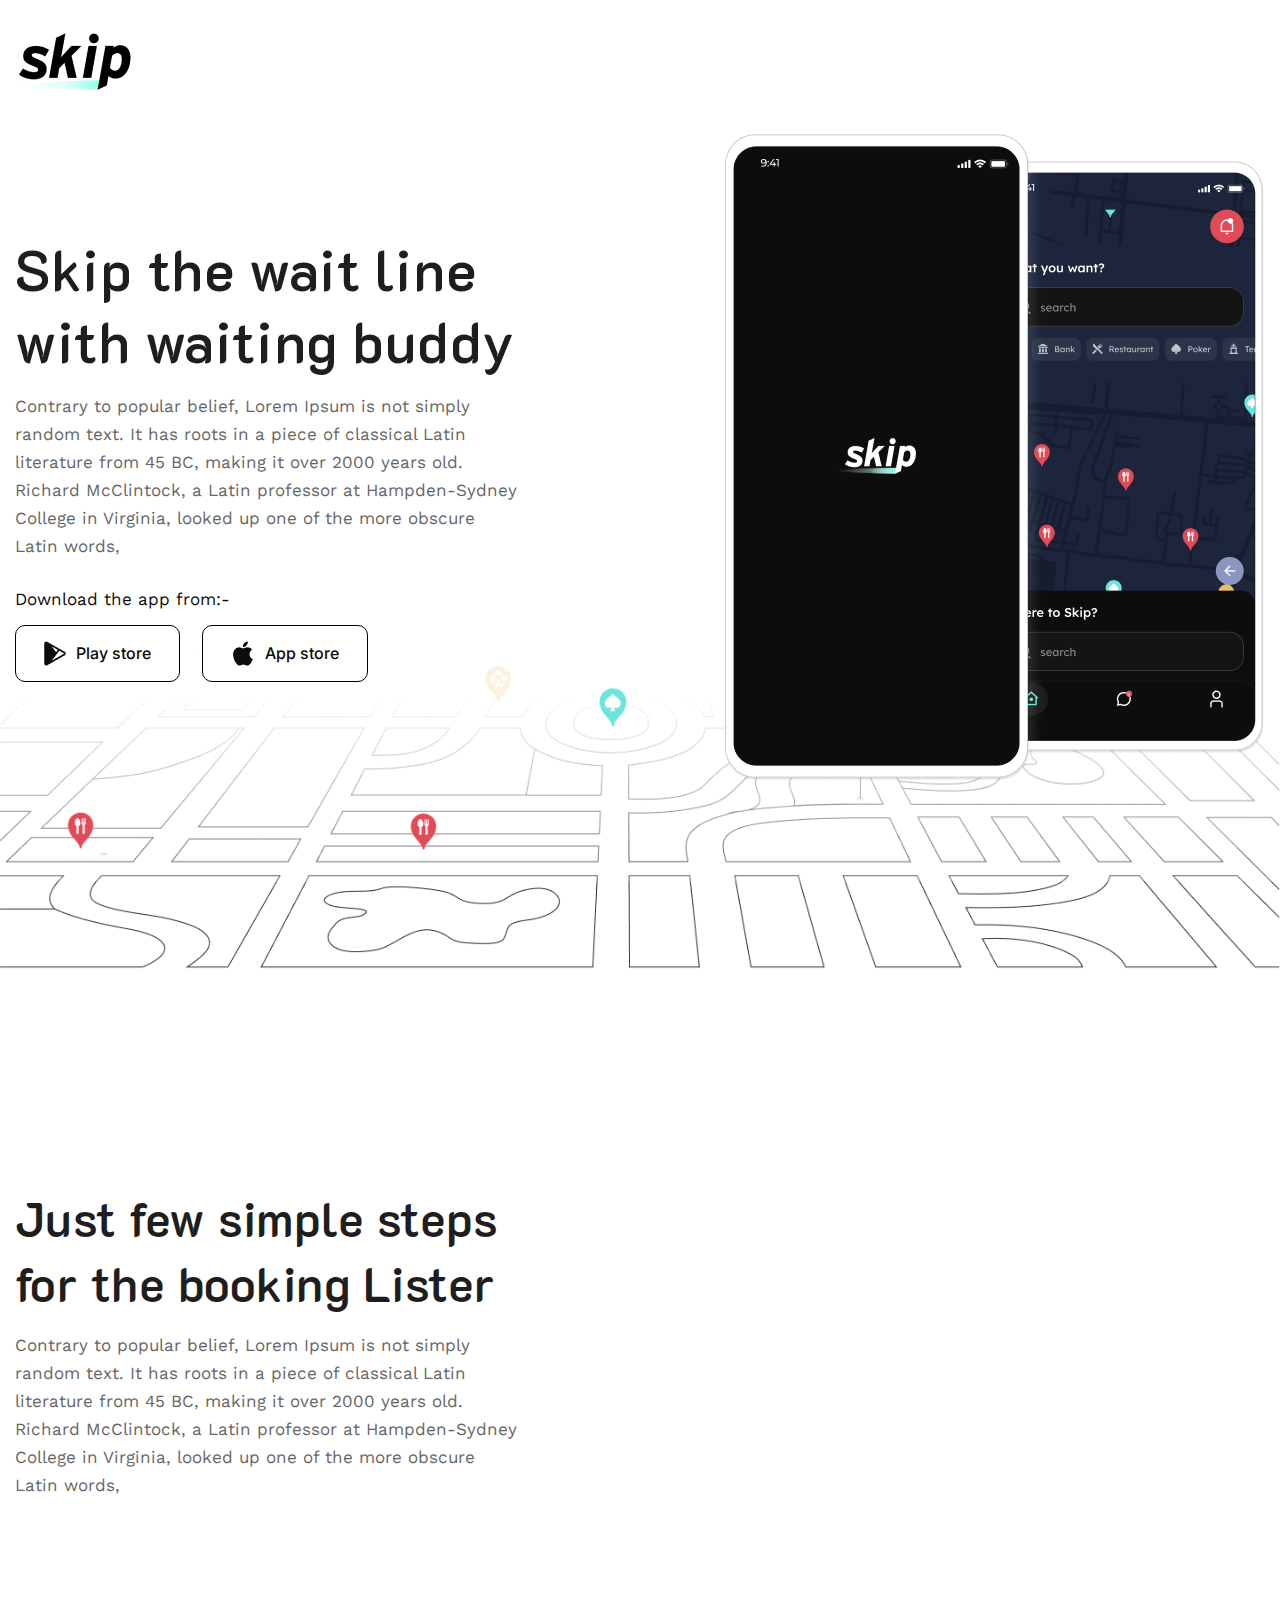
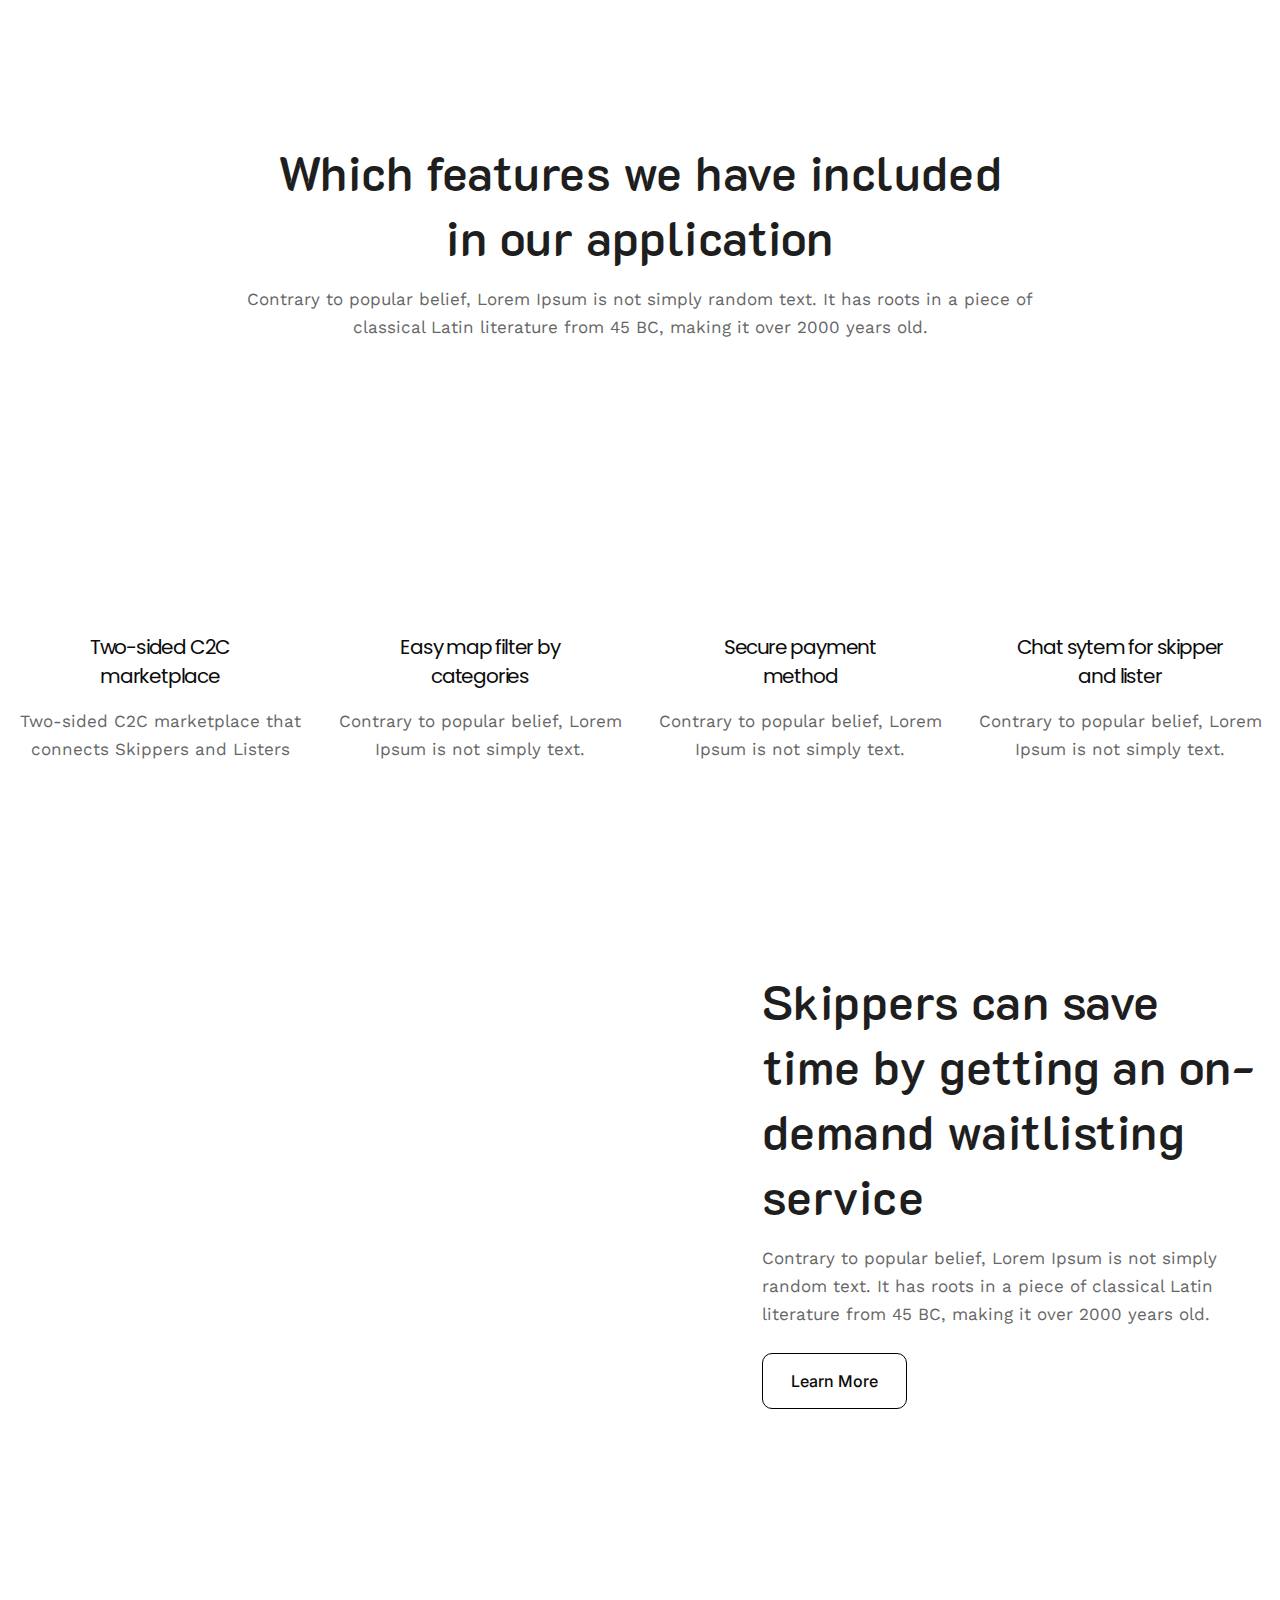
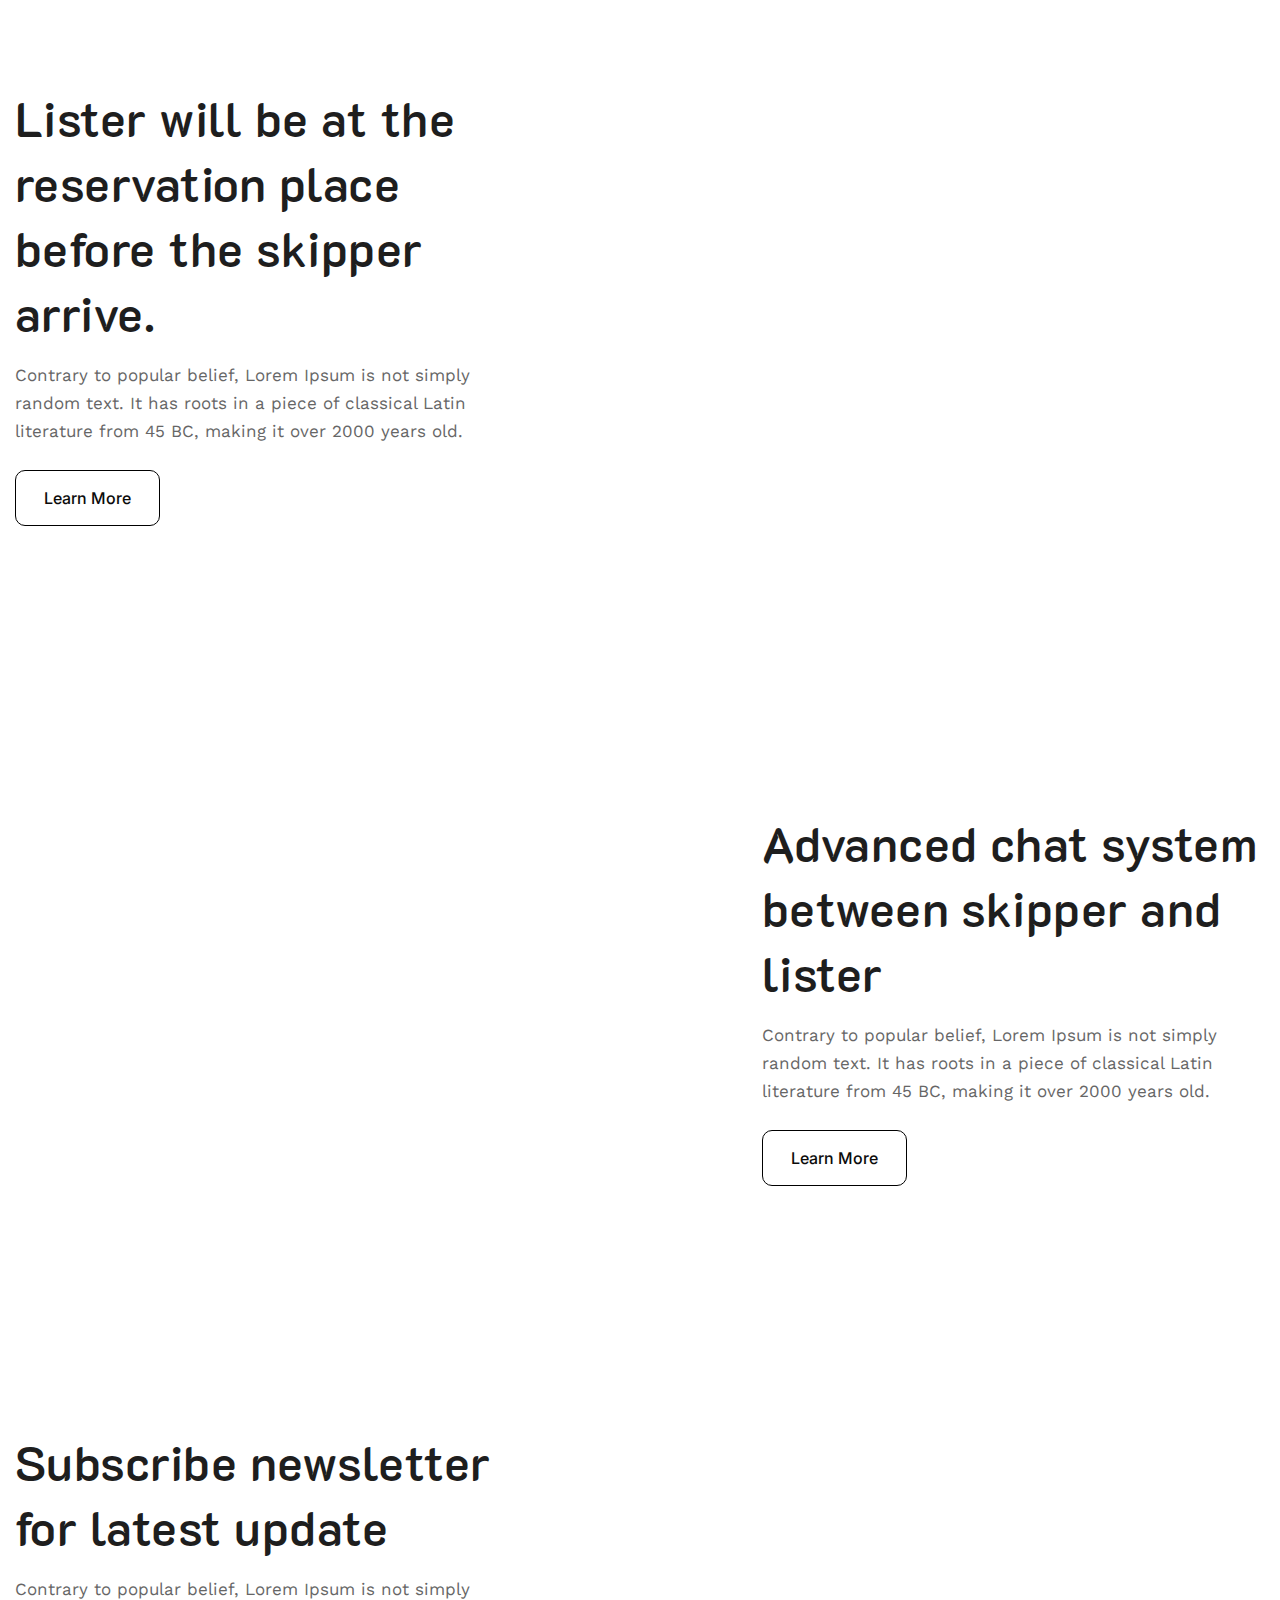
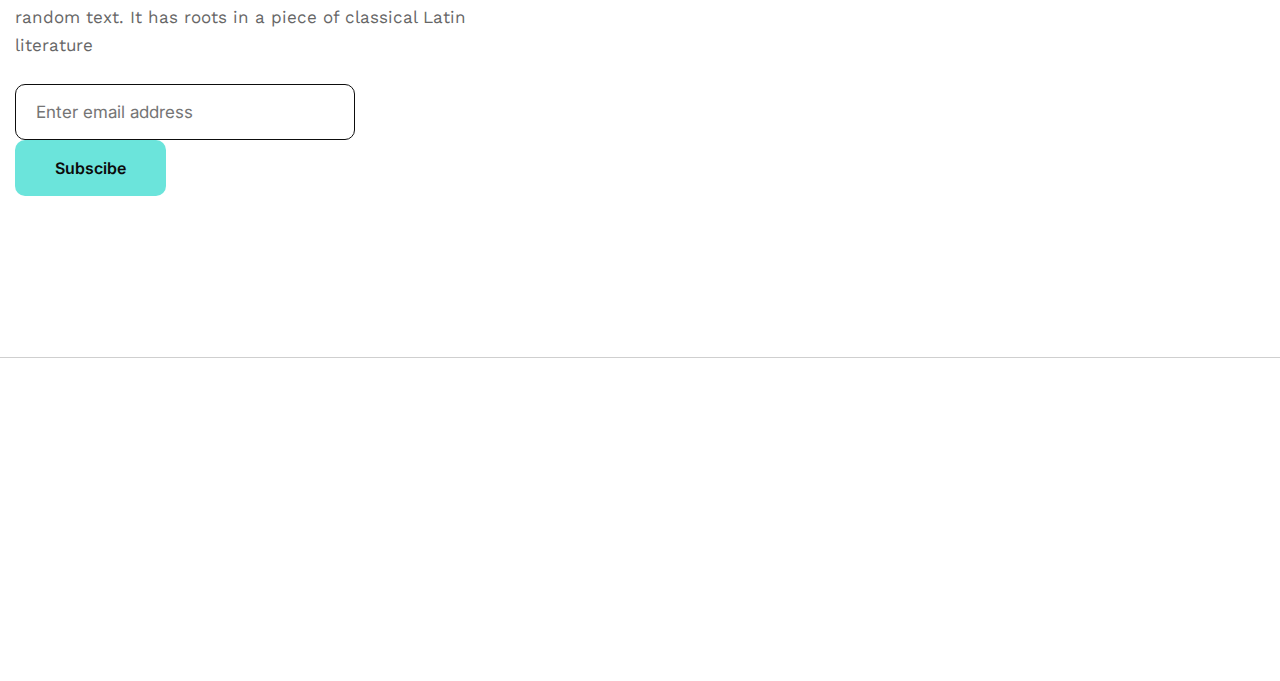
==== index-2.html @ e3c96351 "first commit" ====
<!DOCTYPE html>
<html lang="en">
   
<!-- Mirrored from skip.decodeup-projects.com/index.html by HTTrack Website Copier/3.x [XR&CO'2014], Mon, 19 Sep 2022 03:50:50 GMT -->
<head>
      <meta charset="UTF-8">
      <meta http-equiv="X-UA-Compatible" content="IE=edge">
      <meta name="viewport" content="width=device-width, initial-scale=1.0">
      <title>Skip</title>
	  <link rel="icon" type="image/x-icon" href="Images/favicon.ico">
      <link rel="stylesheet" href="css/bootstrap.min.css">
      <link href="https://fonts.googleapis.com/css2?family=K2D:ital,wght@0,100;0,200;0,300;0,400;0,500;0,600;0,700;0,800;1,100;1,200;1,300;1,400;1,500;1,600;1,700;1,800&amp;family=Poppins:ital,wght@0,100;0,200;0,300;0,400;0,500;0,600;0,700;0,800;0,900;1,600&amp;display=swap" rel="stylesheet">
      <link href="https://fonts.googleapis.com/css2?family=Poppins:ital,wght@0,100;0,200;0,300;0,400;0,500;0,600;0,700;0,800;0,900;1,100;1,200;1,300;1,400;1,500;1,600;1,700;1,800;1,900&amp;display=swap" rel="stylesheet">
      <link href="https://fonts.googleapis.com/css2?family=Work+Sans:ital,wght@0,100;0,200;0,300;0,400;0,500;0,600;0,700;0,800;0,900;1,100;1,200;1,300;1,400;1,500;1,600;1,700;1,800;1,900&amp;display=swap" rel="stylesheet">
      <link href="https://fonts.googleapis.com/css2?family=Inter:wght@400;500&amp;display=swap" rel="stylesheet">
      <link rel="stylesheet" href="https://cdnjs.cloudflare.com/ajax/libs/font-awesome/6.1.1/css/all.min.css">
      <link rel="stylesheet" href="css/style.css">
   </head>
   <body>
      <div class="wrapper">
         <header class="top-header">
            <div class="container">
               <div class="row">
                  <div class="col-12 logo">
                     <a href="index-2.html"><img src="Images/logo.png"></a>
                  </div>
               </div>
            </div>
         </header>
         <section class="skip-the-wait">
            <div class="container">
               <div class="row">
                  <div class="col-12">
                     <div class="row align-items-center cstm-banner-mn">
                        <div class="col-xl-5 col-12 fade-up">
                           <h1 class="skip-the-wait-title">Skip the wait line with waiting buddy</h1>
                           <p class="cstm-contrary-ttl">Contrary to popular belief, Lorem Ipsum is not simply random text. It has roots in a piece of classical Latin literature from 45 BC, making it over 2000 years old. Richard McClintock, a Latin professor at Hampden-Sydney College in Virginia, looked up one of the more obscure Latin words, </p>
                           <p class="cstm-download-title">Download the app from:-</p>
                           <a href="#" class="cstm-btn cstm-store mr-3""><img src="Images/play-store.png">Play store</a>
                           <a href="#" class="cstm-btn cstm-store"><img src="Images/apple.png">App store</a>
                        </div>
                        <div  class="col-xl-7 col-12 text-right cstm-skip-img">
						  <div id="imgbanner">
                           <img src="Images/banner-image.png" class="slide-right"> 
						  </div> 
                        </div>
                     </div>
                  </div>
               </div>
            </div>
         </section>
         <section class="just-few-simple">
            <div class="container">
               <div class="row">
                  <div class="col-12">
                     <div class="row align-items-center cstm-just-few-mn">
                        <div class="col-xl-5 col-12">
                           <h2>Just few simple steps for the booking Lister</h2>
                           <p >Contrary to popular belief, Lorem Ipsum is not simply random text. It has roots in a piece of classical Latin literature from 45 BC, making it over 2000 years old. Richard McClintock, a Latin professor at Hampden-Sydney College in Virginia, looked up one of the more obscure Latin words, </p>
                        </div>
                        <div class="col-xl-7 col-12 text-right cstm-just-img ">
                           <img src="Images/landing-img1.png" class="js-scroll slide-right"> 
                        </div>
                     </div>
                  </div>
               </div>
            </div>
         </section>
         <section class="which-features text-center">
            <div class="container">
               <div class="row">
                  <div class="col-12">
                     <h2 class="which-features-title">Which features we have included in our application</h2>
                     <p class="contrary-to-popular-cont">Contrary to popular belief, Lorem Ipsum is not simply random text. It has roots in a piece of classical Latin literature from 45 BC, making it over 2000 years old. </p>
                  </div>
               </div>
               <div class="row cstm-which-box">
                  <div class="col-xl-3 col-md-6 col-12">
                     <p><img src="Images/category-1.png" class="js-scroll fade-in"></p>
                     <h4>Two-sided C2C marketplace</h4>
                     <p>Two-sided C2C marketplace that connects Skippers and Listers</p>
                  </div>
                  <div class="col-xl-3 col-md-6 col-12">
                     <p><img src="Images/category-2.png" class="js-scroll fade-in"></p>
                     <h4>Easy map filter by categories</h4>
                     <p>Contrary to popular belief, Lorem Ipsum is not simply text.</p>
                  </div>
                  <div class="col-xl-3 col-md-6 col-12">
                     <p><img src="Images/category-3.png" class="js-scroll fade-in"></p>
                     <h4>Secure payment method</h4>
                     <p>Contrary to popular belief, Lorem Ipsum is not simply text.</p>
                  </div>
                  <div class="col-xl-3 col-md-6 col-12">
                     <p><img src="Images/category-4.png" class="js-scroll fade-in"></p>
                     <h4>Chat sytem for skipper and lister</h4>
                     <p>Contrary to popular belief, Lorem Ipsum is not simply text.</p>
                  </div>
               </div>
            </div>
         </section>
         <section class="just-few-simple">
            <div class="container">
               <div class="row">
                  <div class="col-12">
                     <div class="row align-items-center">
                        <div class="col-xl-7 col-12 cstm-skippers-img">
                           <img src="Images/landing-img2.png" class="js-scroll slide-left"> 
                        </div>
                        <div class="col-xl-5 col-12">
                           <h2>Skippers can save time by getting an on-demand waitlisting service</h2>
                           <p>Contrary to popular belief, Lorem Ipsum is not simply random text. It has roots in a piece of classical Latin literature from 45 BC, making it over 2000 years old.</p>
                           <a href="#" class="cstm-btn">Learn More</a>
                        </div>
                     </div>
                  </div>
               </div>
            </div>
         </section>
         <section class="just-few-simple">
            <div class="container">
               <div class="row">
                  <div class="col-12">
                     <div class="row align-items-center cstm-lister-wll-mn">
                        <div class="col-xl-5 col-12">
                           <h2>Lister will be at the reservation place before the skipper arrive.</h2>
                           <p>Contrary to popular belief, Lorem Ipsum is not simply random text. It has roots in a piece of classical Latin literature from 45 BC, making it over 2000 years old.</p>
                           <a href="#" class="cstm-btn">Learn More</a>
                        </div>
                        <div class="col-xl-7 col-12 text-right cstm-lister-img">
                           <img src="Images/landing-img3.png" class="js-scroll slide-right"> 
                        </div>
                     </div>
                  </div>
               </div>
            </div>
         </section>
         <section class="just-few-simple">
            <div class="container">
               <div class="row">
                  <div class="col-12">
                     <div class="row align-items-center">
                        <div class="col-xl-7 col-12 cstm-advanced-img">
                           <img src="Images/landing-img4.png" class="js-scroll slide-left">  
                        </div>
                        <div class="col-xl-5 col-12">
                           <h2>Advanced chat system between skipper and lister</h2>
                           <p>Contrary to popular belief, Lorem Ipsum is not simply random text. It has roots in a piece of classical Latin literature from 45 BC, making it over 2000 years old.</p>
                           <a href="#" class="cstm-btn">Learn More</a>
                        </div>
                     </div>
                  </div>
               </div>
            </div>
         </section>
		   <section class="just-few-simple">
            <div class="container">
               <div class="row">
                  <div class="col-12">
                     <div class="row align-items-center cstm-subscribe-newsletter">
                        <div class="col-xl-5 col-12">
                           <h2>Subscribe newsletter for latest update</h2>
                           <p>Contrary to popular belief, Lorem Ipsum is not simply random text. It has roots in a piece of classical Latin literature</p>
                           <form class="cstm-subscribe">
                                <input type="text" class="subscibe-input" placeholder="Enter email address">
                                <button class="subscibe-btn">Subscibe</button>
                            </form>
                        </div>
                        <div class="col-xl-7 col-12 text-right cstm-subscribe-img">
                           <img src="Images/landing-img5.png" class="js-scroll slide-right"> 
                        </div>
                     </div>
                  </div>
               </div>
            </div>
         </section>
		 <footer class="cstm-footer">
            <div class="container">
                <div class="row">
                    <div class=" col-12">
                        <div class="row ">
                            <div class="col-xl-5 col-12 cstm-animation1 js-scroll fade-in-bottom"> 
                                <a href="index-2.html"><img src="Images/logo.png" class="footer-logo"></a>
                                <p class="footer-about-text">Contrary to popular belief, Lorem Ipsum is not simply random text. It has roots in a piece of classical Latin literature from.</p>
                                <span class="copyright">Copyrights© 2022. All Rigghts Reserved by Skip</span>
                            </div>
                            <div class="col-xl-4 col-12 cstm-footer-col2 cstm-animation2 js-scroll fade-in-bottom">
                                <h4>Contact  us on</h4>
                                <div class="footer-contact">
                                     <img src="Images/gmail.png">
									  <div class="footer-contact-in">
                                      <span class="footer-contact-title">Email address</span>
                                      <span class="footer-contact-sub"><a href="mailto:manhhachkt08@gmail.com">manhhachkt08@gmail.com</a></span>
									 </div>
                                </div>
								 <div class="footer-contact">
                                     <img src="Images/phone.png">
									  <div class="footer-contact-in">
                                      <span class="footer-contact-title">Phone number</span>
                                      <span class="footer-contact-sub"> <a href="phone:+91 1355 686 856">+91 1355 686 856</a></span>
									 </div>
                                </div>
                              
                            </div>
                             <div class="col-xl-3 col-12 cstm-animation3 js-scroll fade-in-bottom">
                                <h4>Follow us on</h4>
                                <div class="footer-social">
                                        <a href="#"><i class="fa-brands fa-facebook-f"></i></a>
                                        <a href="#"><i class="fa-brands fa-instagram"></i></a>
                                        <a href="#"><i class="fa-brands fa-twitter"></i></a>
                                        <a href="#"><i class="fa-brands fa-linkedin-in"></i></a>
                                </div>
                            </div>
                        </div>
                    </div>
                    
                </div>
            </div>
       </footer>
      </div>
	  
<script type="text/javascript">
	  
	window.onload = function() {
  document.getElementById('imgbanner').className = 'expand';
};
	  
		const scrollElements = document.querySelectorAll(".js-scroll");

		const elementInView = (el, dividend = 1) => {
		  const elementTop = el.getBoundingClientRect().top;

		  return (
			elementTop <=
			(window.innerHeight || document.documentElement.clientHeight) / dividend
		  );
		};

		const elementOutofView = (el) => {
		  const elementTop = el.getBoundingClientRect().top;

		  return (
			elementTop > (window.innerHeight || document.documentElement.clientHeight)
		  );
		};

		const displayScrollElement = (element) => {
		  element.classList.add("scrolled");
		};

		const hideScrollElement = (element) => {
		  element.classList.remove("scrolled");
		};

		const handleScrollAnimation = () => {
		  scrollElements.forEach((el) => {
			if (elementInView(el, 1.25)) {
			  displayScrollElement(el);
			} else if (elementOutofView(el)) {
			  hideScrollElement(el)
			}
		  })
		}

		window.addEventListener("scroll", () => { 
		  handleScrollAnimation();
		});
	  </script>
	  
	  
    <script type="text/javascript" src="js/bootstrap.min.js"></script>
    <script type="text/javascript" src="js/jquery.min.js"></script>
	  
   </body>

<!-- Mirrored from skip.decodeup-projects.com/index.html by HTTrack Website Copier/3.x [XR&CO'2014], Mon, 19 Sep 2022 03:50:50 GMT -->
</html>
---- css/style.css ----
body {
	font-family: 'Work Sans', sans-serif;
	font-style: normal;
	font-weight: 400;
	font-size: 17px;
	line-height: 28px;
	color: #666666;
}

a {
	color: #000;
	transition: 0.3s ease-in-out;
}

a:hover {
	color: #000;
	text-decoration: none;
}


h1 {
	font-family: 'K2D', sans-serif;
	font-style: normal;
	font-weight: 600;
	font-size: 56px;
	line-height: 72px;
	letter-spacing: 0.01em;
	color: #1E1E1E;
	margin-bottom: 15px;
}

h2 {
	font-family: 'K2D', sans-serif;
	font-style: normal;
	font-weight: 600;
	font-size: 48px;
	line-height: 65px;
	letter-spacing: 0.01em;
	color: #1E1E1E;
	margin-bottom: 15px;
}

h3 {
	font-family: 'K2D', sans-serif;
	font-style: normal;
	font-weight: 600;
	font-size: 30px;
	line-height: 402px;
	letter-spacing: 0.01em;
	color: #1E1E1E;
	margin-bottom: 15px;
}

h4 {
	font-family: 'Poppins', sans-serif;
	font-style: normal;
	font-weight: 400;
	font-size: 20px;
	line-height: 29px;
	letter-spacing: -0.06em;
	color: #0B0B0B;
	margin-bottom:16px;
}

button {
	font-family: 'Inter', sans-serif;
	transition: 0.3s ease-in-out;
}

input {
	font-family: 'Inter', sans-serif;
}

button:focus,
input:focus {
	outline: 0;
}

img {
	max-width: 100%;
}

p {
	margin-bottom: 25px;
}

.js-scroll {
  opacity: 0;
  transition: opacity 500ms;
}

.js-scroll.scrolled {
  opacity: 1;
}

.scrolled.fade-in {
  animation: fade-in 1s ease-in-out both;
}

.scrolled.fade-in-bottom {
  animation: fade-in-bottom 1s ease-in-out both;
}
.scrolled.slide-left {
  animation: slide-in-left 1s ease-in-out both;
}

.scrolled.slide-right {
  animation: slide-in-right 1s ease-in-out both;
}

.expand .slide-right {
	  animation: slide-in-right 2s ease-in-out both;

}
.cstm-animation1.fade-in-bottom{
	  animation: fade-in-bottom 1s ease-in-out  both;
}
.cstm-animation2.fade-in-bottom{
	  animation: fade-in-bottom 1s ease-in-out 0.5s both;
}
.cstm-animation3.fade-in-bottom{
	  animation: fade-in-bottom 1s ease-in-out 1s both;
}
@keyframes slide-in-left { 
  0% {
    -webkit-transform: translateX(-100px);
    transform: translateX(-100px);
    opacity: 0;
  }
  100% {
    -webkit-transform: translateX(0);
    transform: translateX(0);
    opacity: 1;
  }
}

@keyframes slide-in-right {
  0% {
    -webkit-transform: translateX(100px);
    transform: translateX(100px);
    opacity: 0;
  }
  100% {
    -webkit-transform: translateX(0);
    transform: translateX(0);
    opacity: 1;
  }
}

@keyframes fade-in-bottom {
  0% {
    -webkit-transform: translateY(50px);
    transform: translateY(50px);
    opacity: 0;
  }
  100% {
    -webkit-transform: translateY(0);
    transform: translateY(0);
    opacity: 1;
  }
}

@keyframes fade-in {
  0% {
    opacity: 0;
	-webkit-transform: scale(0.7);
    transform: scale(0.7);
  }
  100% {
    opacity: 1;
	-webkit-transform: scale(1.0);
    transform: scale(1.0);
  }
}
.cstm-btn {
	background-color: #fff;
	border: 1px solid #000000;
	border-radius: 10px;
	font-size: 16px;
	line-height: 24px;
	padding: 15px 28px;
	color: #0B0B0B;
	align-items: center;
	font-weight: 500;
	font-family: 'Inter', sans-serif;
	display: inline-block;
}

.cstm-btn:hover {
	background: #6BE4DB;
		border: 1px solid #6BE4DB;

}

.cstm-store img {
	margin-right: 10px;
	vertical-align: top;
}

.top-header {
	padding: 32px 0px;
}

.cstm-download-title {
	color: #0B0B0B;
	margin-bottom: 12px;
}

.skip-the-wait {
	background-image: url(../Images/skip-banner.png);
	background-repeat: no-repeat;
	padding-bottom: 180px;
	background-position: center bottom;
	background-size: contain;
	margin-bottom: 120px;
}

.just-few-simple {
	margin-bottom: 120px;
}

.which-features {
	margin-bottom: 105px;
}

.which-features-title {
	max-width: 750px;
	margin: 0px auto 15px;
}

.contrary-to-popular-cont {
	max-width: 850px;
	margin: 0px auto 80px;
}

.cstm-which-box img {
	margin-bottom: 10px;
}

.cstm-which-box h4 {
	max-width: 210px;
	margin-left:auto;
	margin-right:auto;
}

.subscibe-input {
	background: #FFFFFF;
	border: 1px solid #0D0D0D;
	border-radius: 10px;
	height: 56px;
	max-width: 340px;
	width: 100%;
	padding: 0px 20px;
	margin-right: 7px;
}
.subscibe-btn {
    border: none;
    padding: 16px 40px;
    align-items: center;
    font-weight: 600;
    font-size: 16px;
    line-height: 24px;
    text-align: center;
    color: #0B0B0B;
    font-family: 'Inter', sans-serif;
    display: inline-block;
    background: #6BE4DB;
    border-radius: 10px;
}
.subscibe-btn:hover{
  background: #000;
  color:#FFF;
}
.cstm-footer {
    border-top: 1px solid #CFCFCF;
    padding: 60px 0px;
}
.footer-logo {
    margin-bottom: 15px;
}
.footer-about-text {
    margin-bottom: 15px;
    max-width: 400px;
}
.copyright {
    font-style: normal;
    font-weight: 400;
    font-size: 14px;
    line-height: 17px;
    color: #666666;
	font-family: 'Inter', sans-serif;
}

.footer-about-text {
    margin-bottom: 15px;
}

.footer-contact {
    position: relative;
    margin-bottom: 15px;
    min-height: 49px;
}
.footer-contact img {
    position: absolute;
}
.footer-contact-in {
    display: flex;
    flex-direction: column;
    padding-left: 60px;
}
.footer-contact-title {
    font-weight: 400;
    font-size: 14px; 
    line-height: 20px;
    color: #0D0D0D;
    opacity: 0.7;
}
.footer-contact-sub a {
    font-style: normal;
    font-weight: 500;
    font-size: 16px;
    line-height: 24px;
    color: #0D0D0D;
}

.footer-contact-sub a:hover {
    color: #6be4db;
}
.footer-social a {
    display: inline-block;
    border: 1px solid #0D0D0D;
    border-radius: 50px;
    line-height: 46px;
    transition: 0.3s ease-in-out;
    height: 46px;
    width: 46px;
    margin-right: 9px;
    text-align: center;
    font-size: 21px;
}
.footer-social a:hover {
    background: #6be4db;
	border: 1px solid #6be4db;
}

@media (min-width: 1200px) {
	.container,
	.container-lg,
	.container-md,
	.container-sm,
	.container-xl {
		max-width: 1330px;
	}
}

@media (max-width: 1200px) {
.cstm-subscribe-newsletter{
	flex-direction: column-reverse;
}	
.cstm-lister-wll-mn{
	flex-direction: column-reverse;
}
.cstm-just-few-mn {
    flex-direction: column-reverse;
}	
.row.align-items-center.cstm-banner-mn {
    flex-direction: column-reverse;
}	
.footer-about-text {
    max-width: 100%;
}	
.cstm-footer-col2 {
    margin: 30px 0px 20px 0px;
}	
.cstm-subscribe-img {
    text-align: center!important;
	margin-bottom:30px;
}	
.cstm-advanced-img {
    margin-bottom: 40px;
    text-align: center;
}	
.cstm-lister-img {
    text-align: center!important;
}	
.cstm-skippers-img {
    margin-bottom: 40px;
}	
.skip-the-wait {
    padding-bottom: 90px;
}	
.cstm-skip-img {
    text-align: center!important;
    margin-bottom: 30px;
}
.cstm-just-img {
    text-align: center!important;
    margin-bottom: 30px;
}

.cstm-which-box h4 {
    max-width: 100%;
}
h1 {
    font-size: 42px;
    line-height: 60px;
}
h2 {
    font-size: 36px;
    line-height: 45px;
}
}

@media (max-width: 767px) {
.cstm-skippers-img {
    margin-bottom: 30px;
}	
.cstm-which-box .col-xl-3.col-md-6.col-12 {
    margin-bottom: 30px;
}	
.cstm-skip-img {
    margin-bottom: 20px;
}
.top-header {
    padding: 15px 0px;
}
body {
    font-size: 15px;
    line-height: 24px;
}
h1 {
    font-size: 24px;
    line-height: 32px;
}
h2 {
    font-size: 24px;
    line-height: 32px;
}
h4 {
    font-size: 18px;
    line-height: 24px;
    margin-bottom: 5px;
}
p {
    margin-bottom: 15px;
}
.cstm-store {
    margin-right: 8px!important;
}
.cstm-btn {
    font-size: 14px;
    line-height: 24px;
    padding: 8px 18px;
}
.cstm-store img {
    margin-right: 5px; 
}
.skip-the-wait {
    padding-bottom: 40px;
    margin-bottom: 40px;
    margin-top: 0px;
}
.just-few-simple {
    margin-bottom: 20px;
}
.contrary-to-popular-cont {
    margin: 0px auto 40px;
}
.cstm-which-box img {
    margin-bottom: 0px;
}
.which-features {
    margin-bottom: -10px;
}
.cstm-lister-img {
    margin-top: 15px;
    margin-bottom: 20px;
}
.subscibe-input {
    max-width: 100%;
    width: 100%;
    margin-right: 0;
    margin-bottom: 10px;
}
.subscibe-btn {
    display: block;
    margin: auto;
}
.cstm-footer {
    padding: 40px 0px;
}
.cstm-advanced-img {
    margin-bottom: 30px;
    margin-top: 20px;
}
}
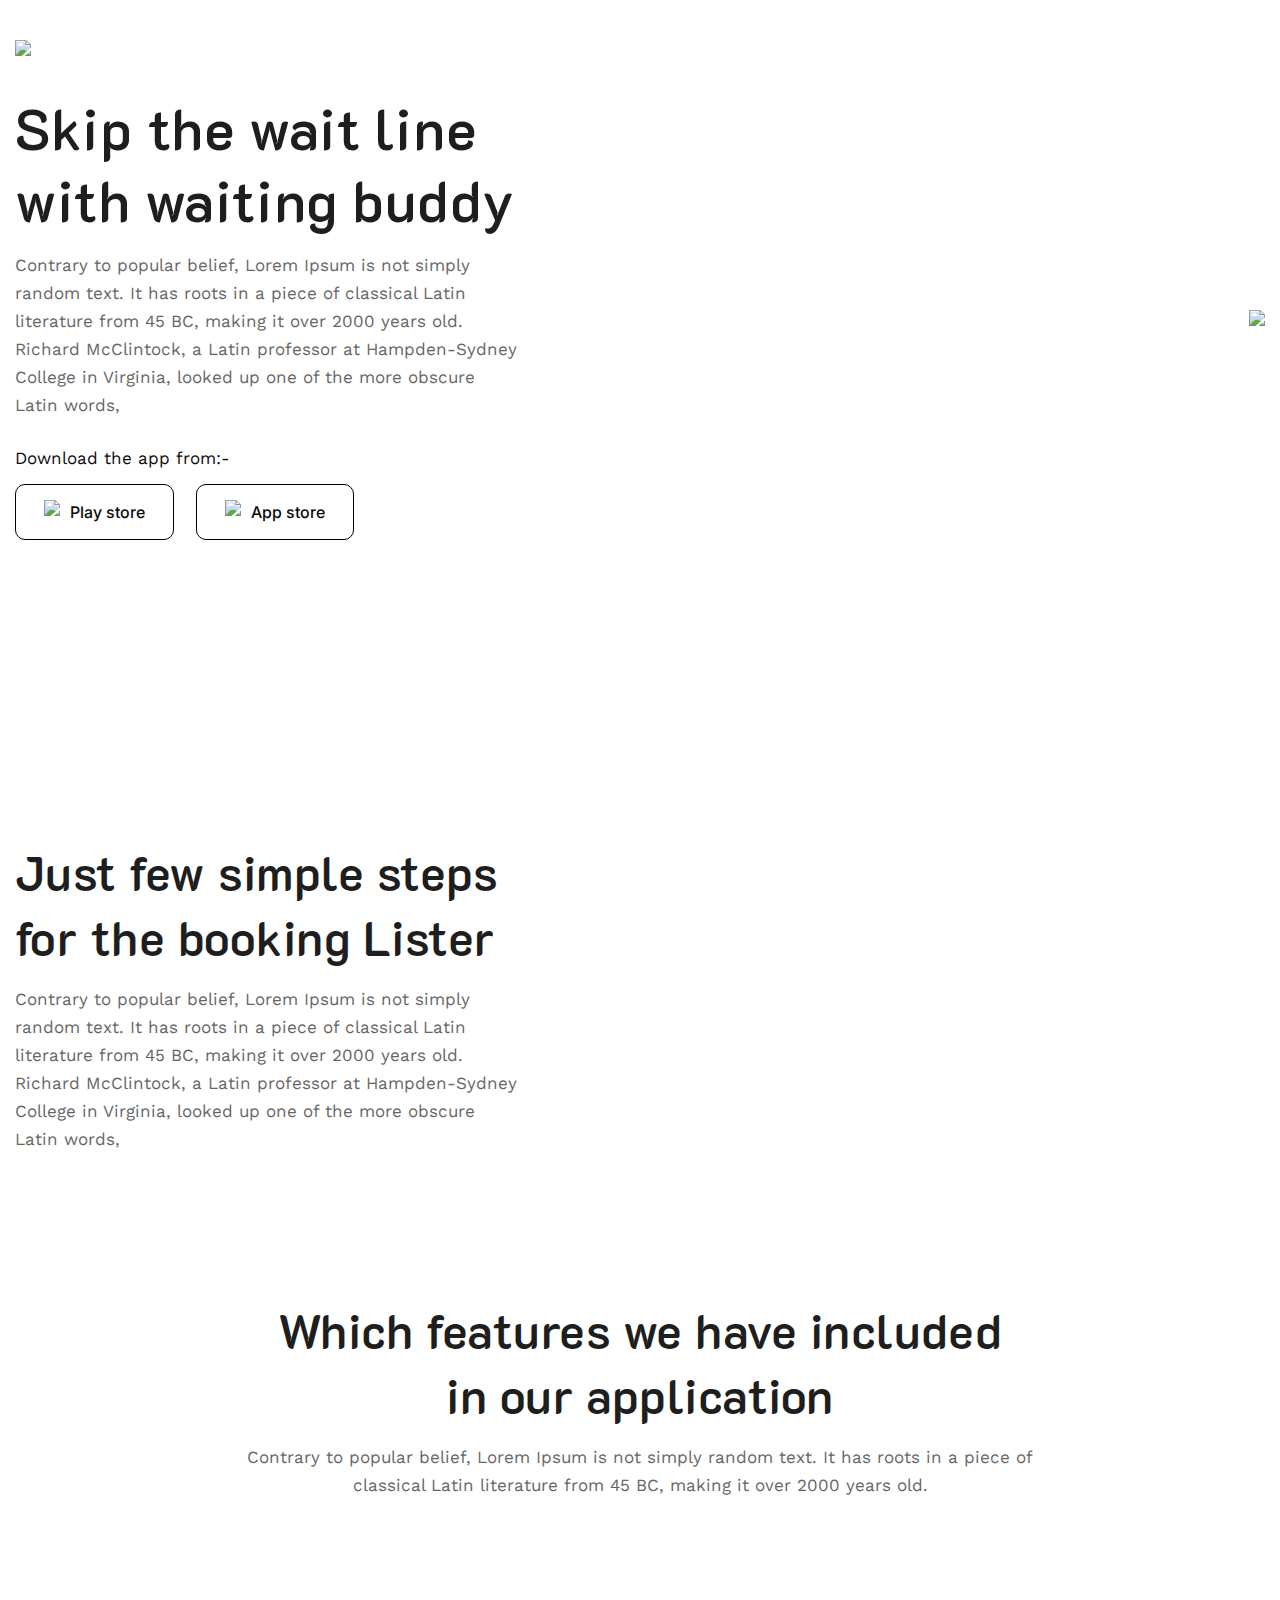
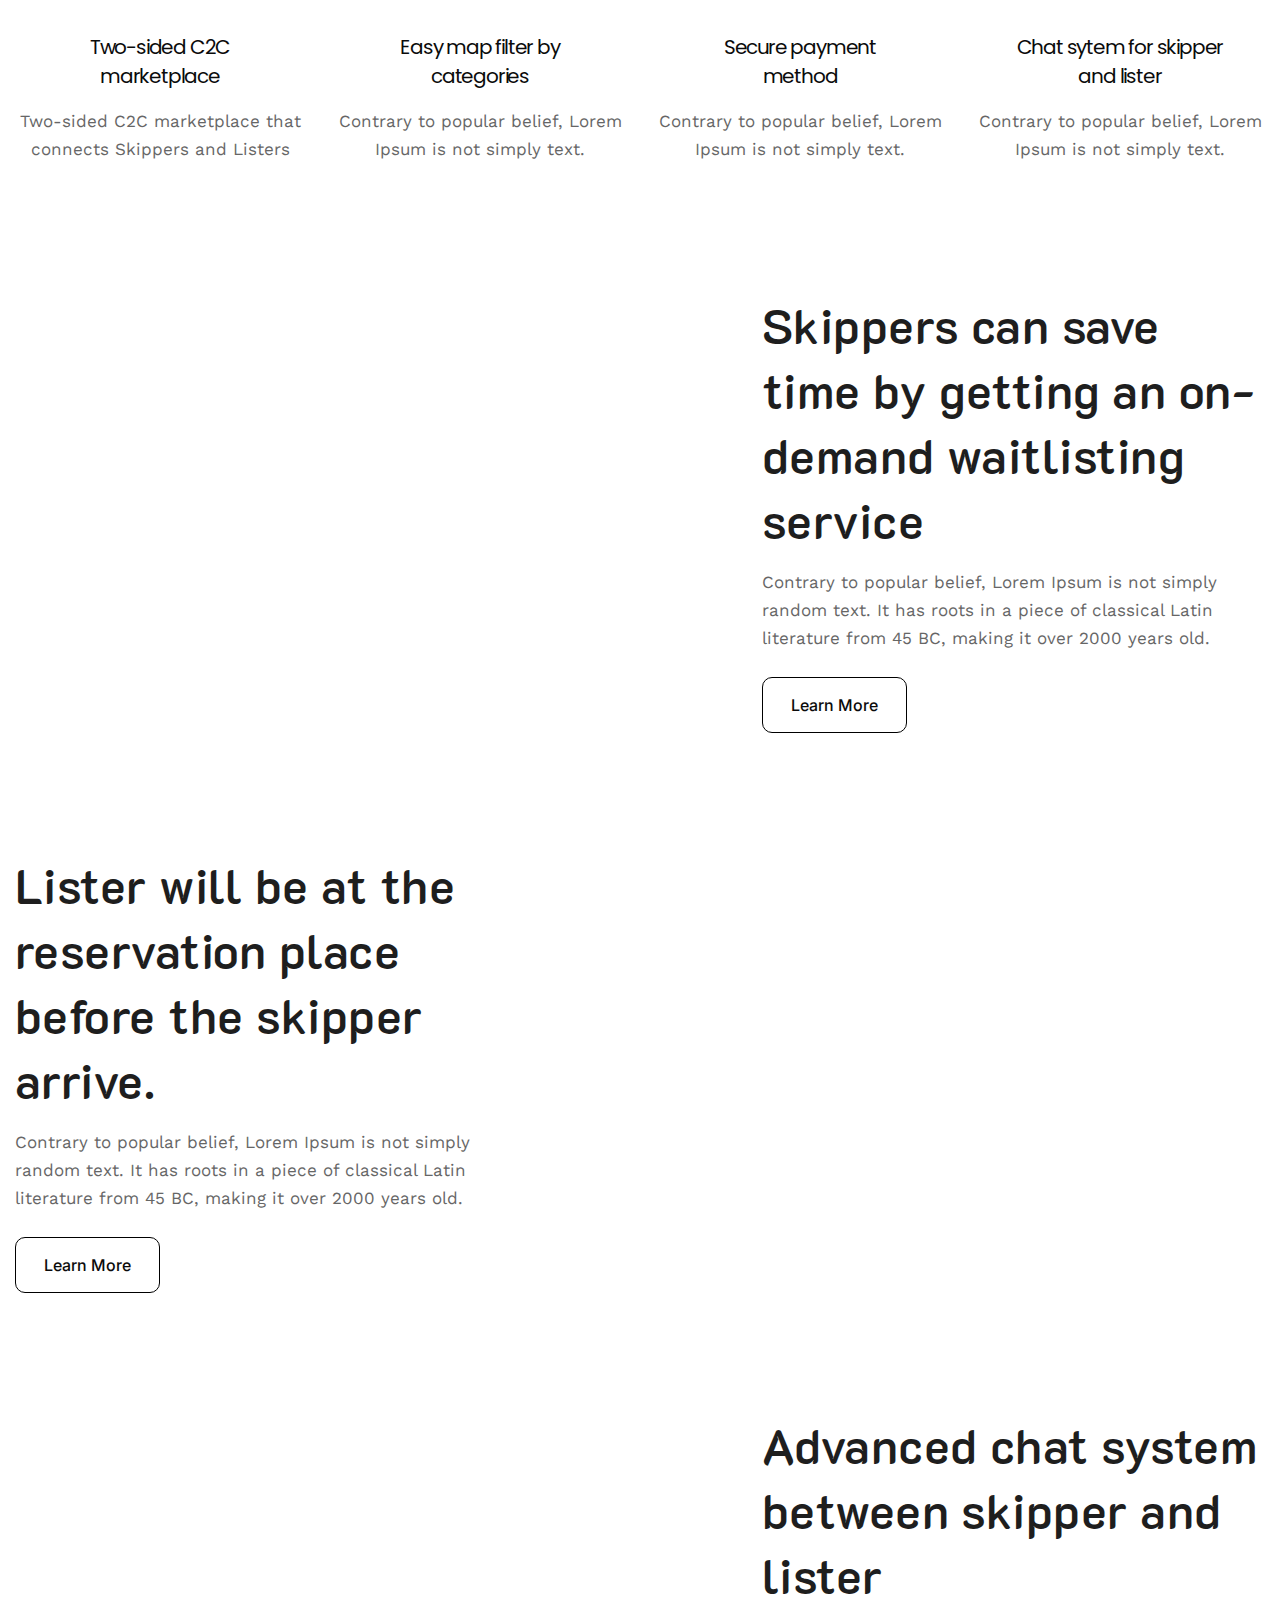
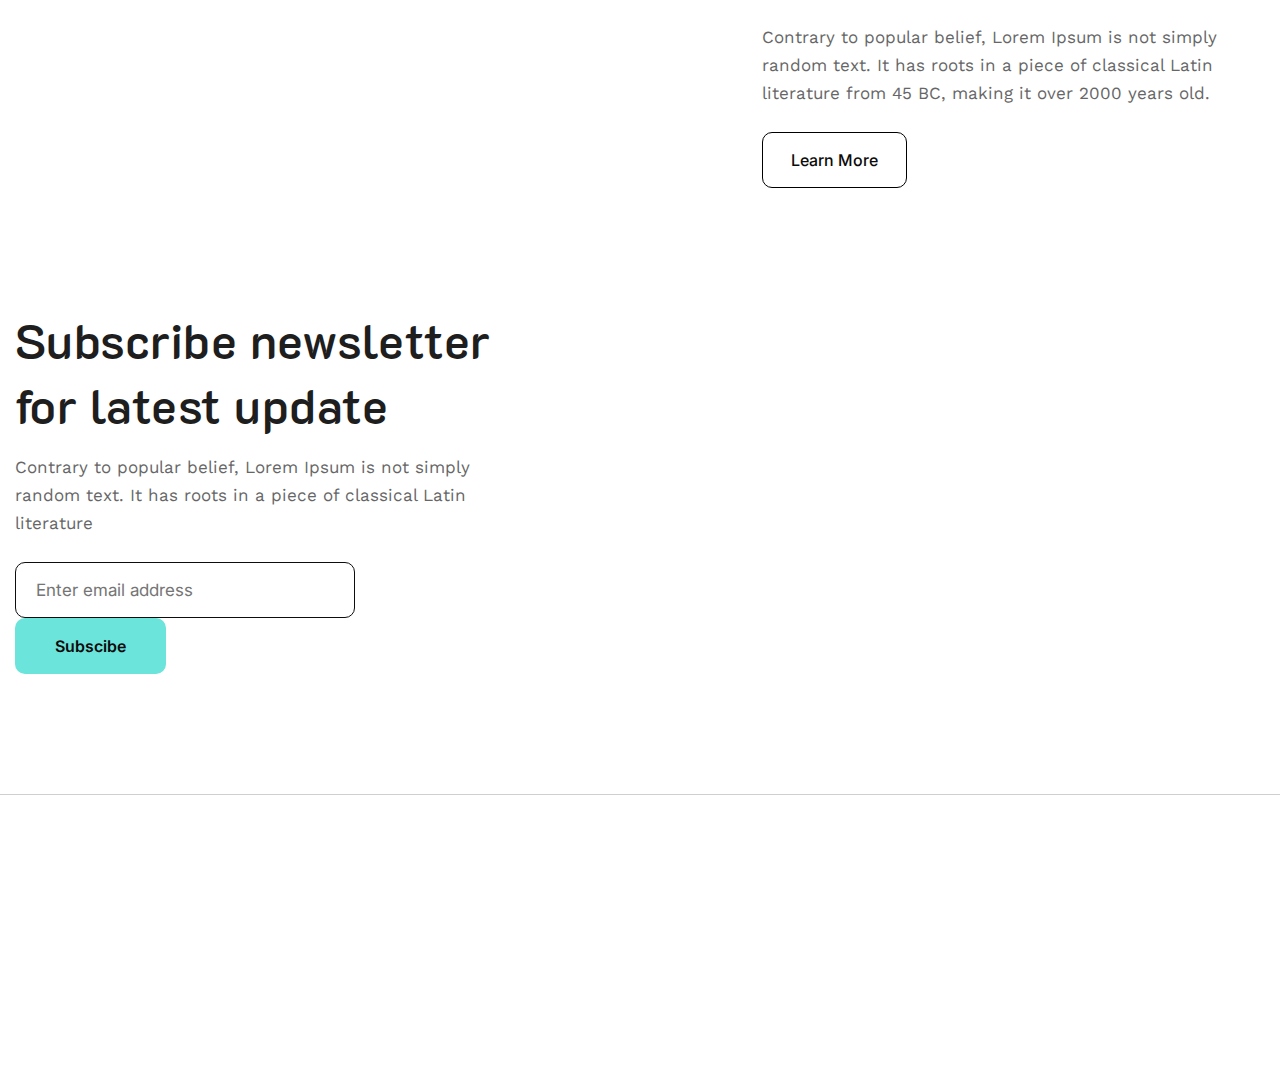
==== commit f72d5de3: "renamed Images to images" ====
--- a/index-2.html
+++ b/index-2.html
@@ -1,13 +1,12 @@
 <!DOCTYPE html>
 <html lang="en">
    
-<!-- Mirrored from skip.decodeup-projects.com/index.html by HTTrack Website Copier/3.x [XR&CO'2014], Mon, 19 Sep 2022 03:50:50 GMT -->
 <head>
       <meta charset="UTF-8">
       <meta http-equiv="X-UA-Compatible" content="IE=edge">
       <meta name="viewport" content="width=device-width, initial-scale=1.0">
       <title>Skip</title>
-	  <link rel="icon" type="image/x-icon" href="Images/favicon.ico">
+	  <link rel="icon" type="image/x-icon" href="images/favicon.ico">
       <link rel="stylesheet" href="css/bootstrap.min.css">
       <link href="https://fonts.googleapis.com/css2?family=K2D:ital,wght@0,100;0,200;0,300;0,400;0,500;0,600;0,700;0,800;1,100;1,200;1,300;1,400;1,500;1,600;1,700;1,800&amp;family=Poppins:ital,wght@0,100;0,200;0,300;0,400;0,500;0,600;0,700;0,800;0,900;1,600&amp;display=swap" rel="stylesheet">
       <link href="https://fonts.googleapis.com/css2?family=Poppins:ital,wght@0,100;0,200;0,300;0,400;0,500;0,600;0,700;0,800;0,900;1,100;1,200;1,300;1,400;1,500;1,600;1,700;1,800;1,900&amp;display=swap" rel="stylesheet">
@@ -22,7 +21,7 @@
             <div class="container">
                <div class="row">
                   <div class="col-12 logo">
-                     <a href="index-2.html"><img src="Images/logo.png"></a>
+                     <a href="index-2.html"><img src="images/logo.png"></a>
                   </div>
                </div>
             </div>
@@ -36,12 +35,12 @@
                            <h1 class="skip-the-wait-title">Skip the wait line with waiting buddy</h1>
                            <p class="cstm-contrary-ttl">Contrary to popular belief, Lorem Ipsum is not simply random text. It has roots in a piece of classical Latin literature from 45 BC, making it over 2000 years old. Richard McClintock, a Latin professor at Hampden-Sydney College in Virginia, looked up one of the more obscure Latin words, </p>
                            <p class="cstm-download-title">Download the app from:-</p>
-                           <a href="#" class="cstm-btn cstm-store mr-3""><img src="Images/play-store.png">Play store</a>
-                           <a href="#" class="cstm-btn cstm-store"><img src="Images/apple.png">App store</a>
+                           <a href="#" class="cstm-btn cstm-store mr-3""><img src="images/play-store.png">Play store</a>
+                           <a href="#" class="cstm-btn cstm-store"><img src="images/apple.png">App store</a>
                         </div>
                         <div  class="col-xl-7 col-12 text-right cstm-skip-img">
 						  <div id="imgbanner">
-                           <img src="Images/banner-image.png" class="slide-right"> 
+                           <img src="images/banner-image.png" class="slide-right"> 
 						  </div> 
                         </div>
                      </div>
@@ -59,7 +58,7 @@
                            <p >Contrary to popular belief, Lorem Ipsum is not simply random text. It has roots in a piece of classical Latin literature from 45 BC, making it over 2000 years old. Richard McClintock, a Latin professor at Hampden-Sydney College in Virginia, looked up one of the more obscure Latin words, </p>
                         </div>
                         <div class="col-xl-7 col-12 text-right cstm-just-img ">
-                           <img src="Images/landing-img1.png" class="js-scroll slide-right"> 
+                           <img src="images/landing-img1.png" class="js-scroll slide-right"> 
                         </div>
                      </div>
                   </div>
@@ -76,22 +75,22 @@
                </div>
                <div class="row cstm-which-box">
                   <div class="col-xl-3 col-md-6 col-12">
-                     <p><img src="Images/category-1.png" class="js-scroll fade-in"></p>
+                     <p><img src="images/category-1.png" class="js-scroll fade-in"></p>
                      <h4>Two-sided C2C marketplace</h4>
                      <p>Two-sided C2C marketplace that connects Skippers and Listers</p>
                   </div>
                   <div class="col-xl-3 col-md-6 col-12">
-                     <p><img src="Images/category-2.png" class="js-scroll fade-in"></p>
+                     <p><img src="images/category-2.png" class="js-scroll fade-in"></p>
                      <h4>Easy map filter by categories</h4>
                      <p>Contrary to popular belief, Lorem Ipsum is not simply text.</p>
                   </div>
                   <div class="col-xl-3 col-md-6 col-12">
-                     <p><img src="Images/category-3.png" class="js-scroll fade-in"></p>
+                     <p><img src="images/category-3.png" class="js-scroll fade-in"></p>
                      <h4>Secure payment method</h4>
                      <p>Contrary to popular belief, Lorem Ipsum is not simply text.</p>
                   </div>
                   <div class="col-xl-3 col-md-6 col-12">
-                     <p><img src="Images/category-4.png" class="js-scroll fade-in"></p>
+                     <p><img src="images/category-4.png" class="js-scroll fade-in"></p>
                      <h4>Chat sytem for skipper and lister</h4>
                      <p>Contrary to popular belief, Lorem Ipsum is not simply text.</p>
                   </div>
@@ -104,7 +103,7 @@
                   <div class="col-12">
                      <div class="row align-items-center">
                         <div class="col-xl-7 col-12 cstm-skippers-img">
-                           <img src="Images/landing-img2.png" class="js-scroll slide-left"> 
+                           <img src="images/landing-img2.png" class="js-scroll slide-left"> 
                         </div>
                         <div class="col-xl-5 col-12">
                            <h2>Skippers can save time by getting an on-demand waitlisting service</h2>
@@ -127,7 +126,7 @@
                            <a href="#" class="cstm-btn">Learn More</a>
                         </div>
                         <div class="col-xl-7 col-12 text-right cstm-lister-img">
-                           <img src="Images/landing-img3.png" class="js-scroll slide-right"> 
+                           <img src="images/landing-img3.png" class="js-scroll slide-right"> 
                         </div>
                      </div>
                   </div>
@@ -140,7 +139,7 @@
                   <div class="col-12">
                      <div class="row align-items-center">
                         <div class="col-xl-7 col-12 cstm-advanced-img">
-                           <img src="Images/landing-img4.png" class="js-scroll slide-left">  
+                           <img src="images/landing-img4.png" class="js-scroll slide-left">  
                         </div>
                         <div class="col-xl-5 col-12">
                            <h2>Advanced chat system between skipper and lister</h2>
@@ -166,7 +165,7 @@
                             </form>
                         </div>
                         <div class="col-xl-7 col-12 text-right cstm-subscribe-img">
-                           <img src="Images/landing-img5.png" class="js-scroll slide-right"> 
+                           <img src="images/landing-img5.png" class="js-scroll slide-right"> 
                         </div>
                      </div>
                   </div>
@@ -179,21 +178,21 @@
                     <div class=" col-12">
                         <div class="row ">
                             <div class="col-xl-5 col-12 cstm-animation1 js-scroll fade-in-bottom"> 
-                                <a href="index-2.html"><img src="Images/logo.png" class="footer-logo"></a>
+                                <a href="index-2.html"><img src="images/logo.png" class="footer-logo"></a>
                                 <p class="footer-about-text">Contrary to popular belief, Lorem Ipsum is not simply random text. It has roots in a piece of classical Latin literature from.</p>
                                 <span class="copyright">Copyrights© 2022. All Rigghts Reserved by Skip</span>
                             </div>
                             <div class="col-xl-4 col-12 cstm-footer-col2 cstm-animation2 js-scroll fade-in-bottom">
                                 <h4>Contact  us on</h4>
                                 <div class="footer-contact">
-                                     <img src="Images/gmail.png">
+                                     <img src="images/gmail.png">
 									  <div class="footer-contact-in">
                                       <span class="footer-contact-title">Email address</span>
                                       <span class="footer-contact-sub"><a href="mailto:manhhachkt08@gmail.com">manhhachkt08@gmail.com</a></span>
 									 </div>
                                 </div>
 								 <div class="footer-contact">
-                                     <img src="Images/phone.png">
+                                     <img src="images/phone.png">
 									  <div class="footer-contact-in">
                                       <span class="footer-contact-title">Phone number</span>
                                       <span class="footer-contact-sub"> <a href="phone:+91 1355 686 856">+91 1355 686 856</a></span>
--- a/css/style.css
+++ b/css/style.css
@@ -207,7 +207,7 @@
 }
 
 .skip-the-wait {
-	background-image: url(../Images/skip-banner.png);
+	background-image: url(../images/skip-banner.png);
 	background-repeat: no-repeat;
 	padding-bottom: 180px;
 	background-position: center bottom;
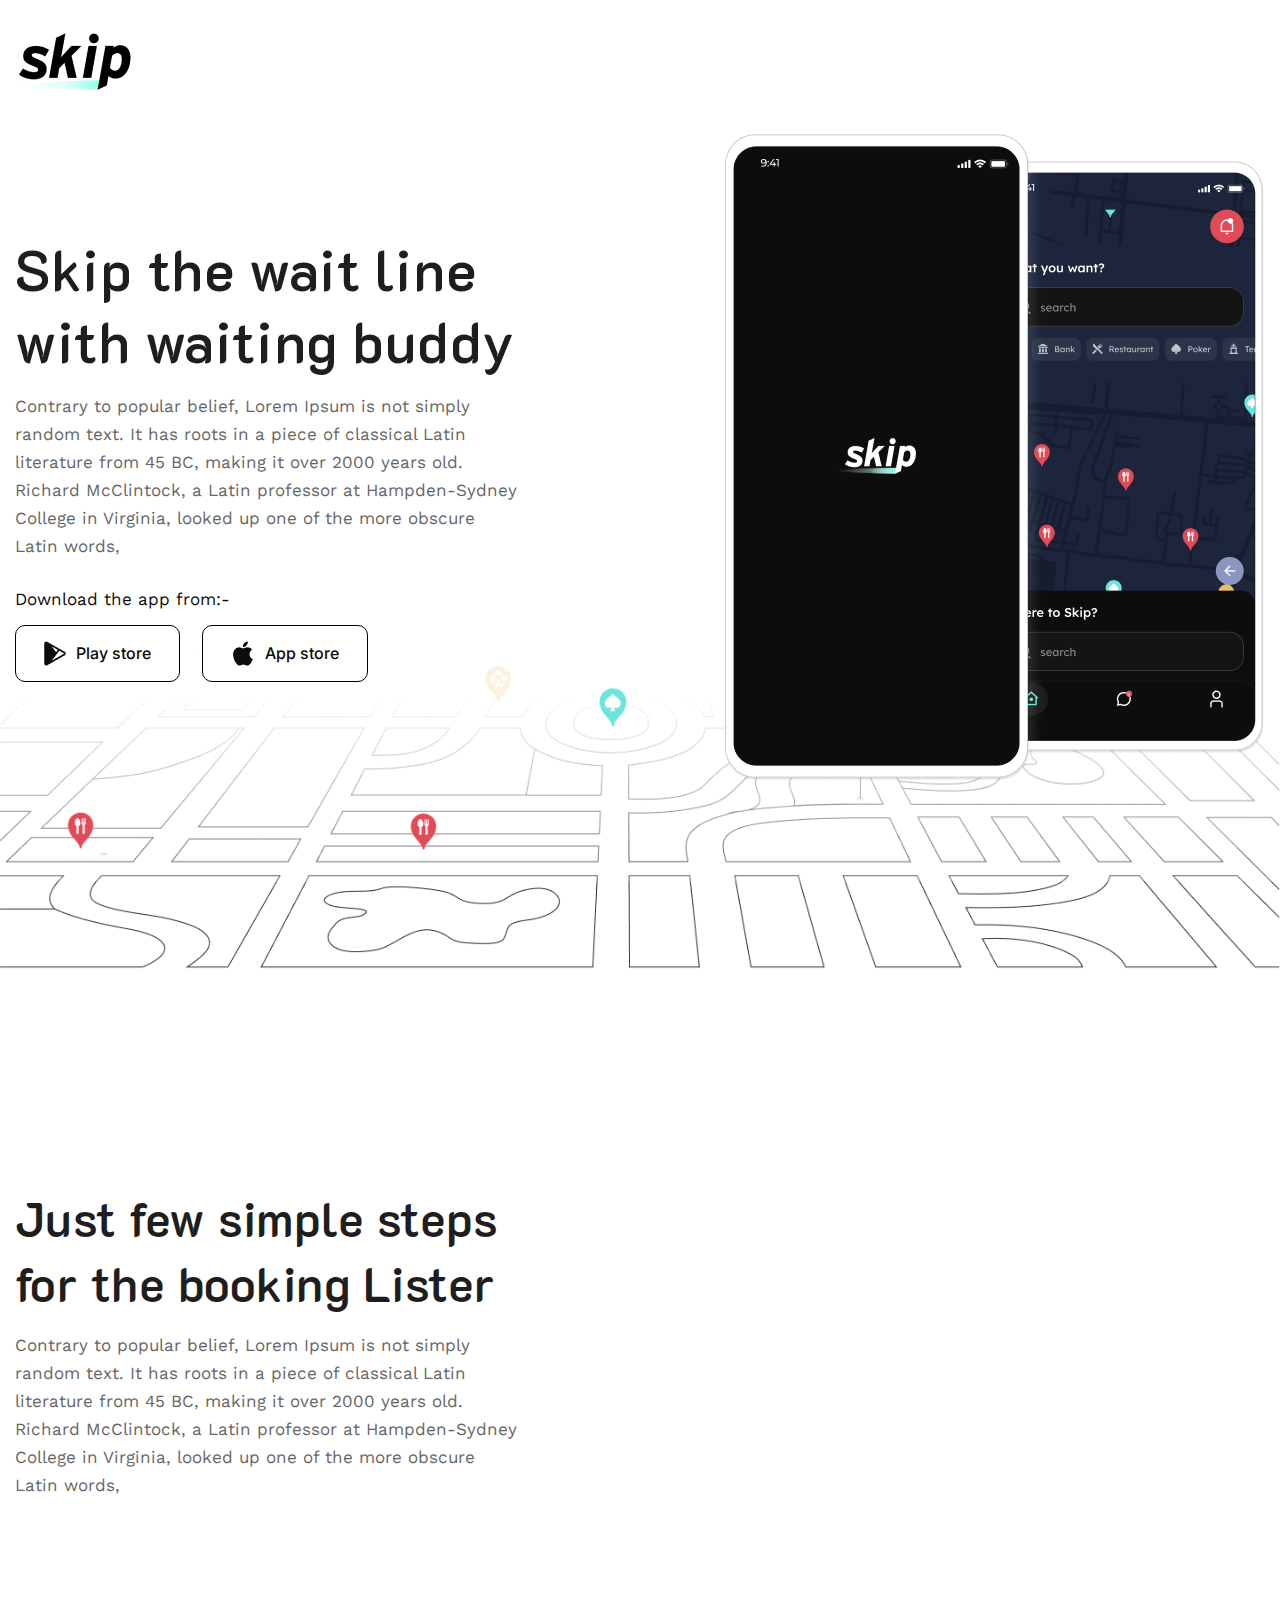
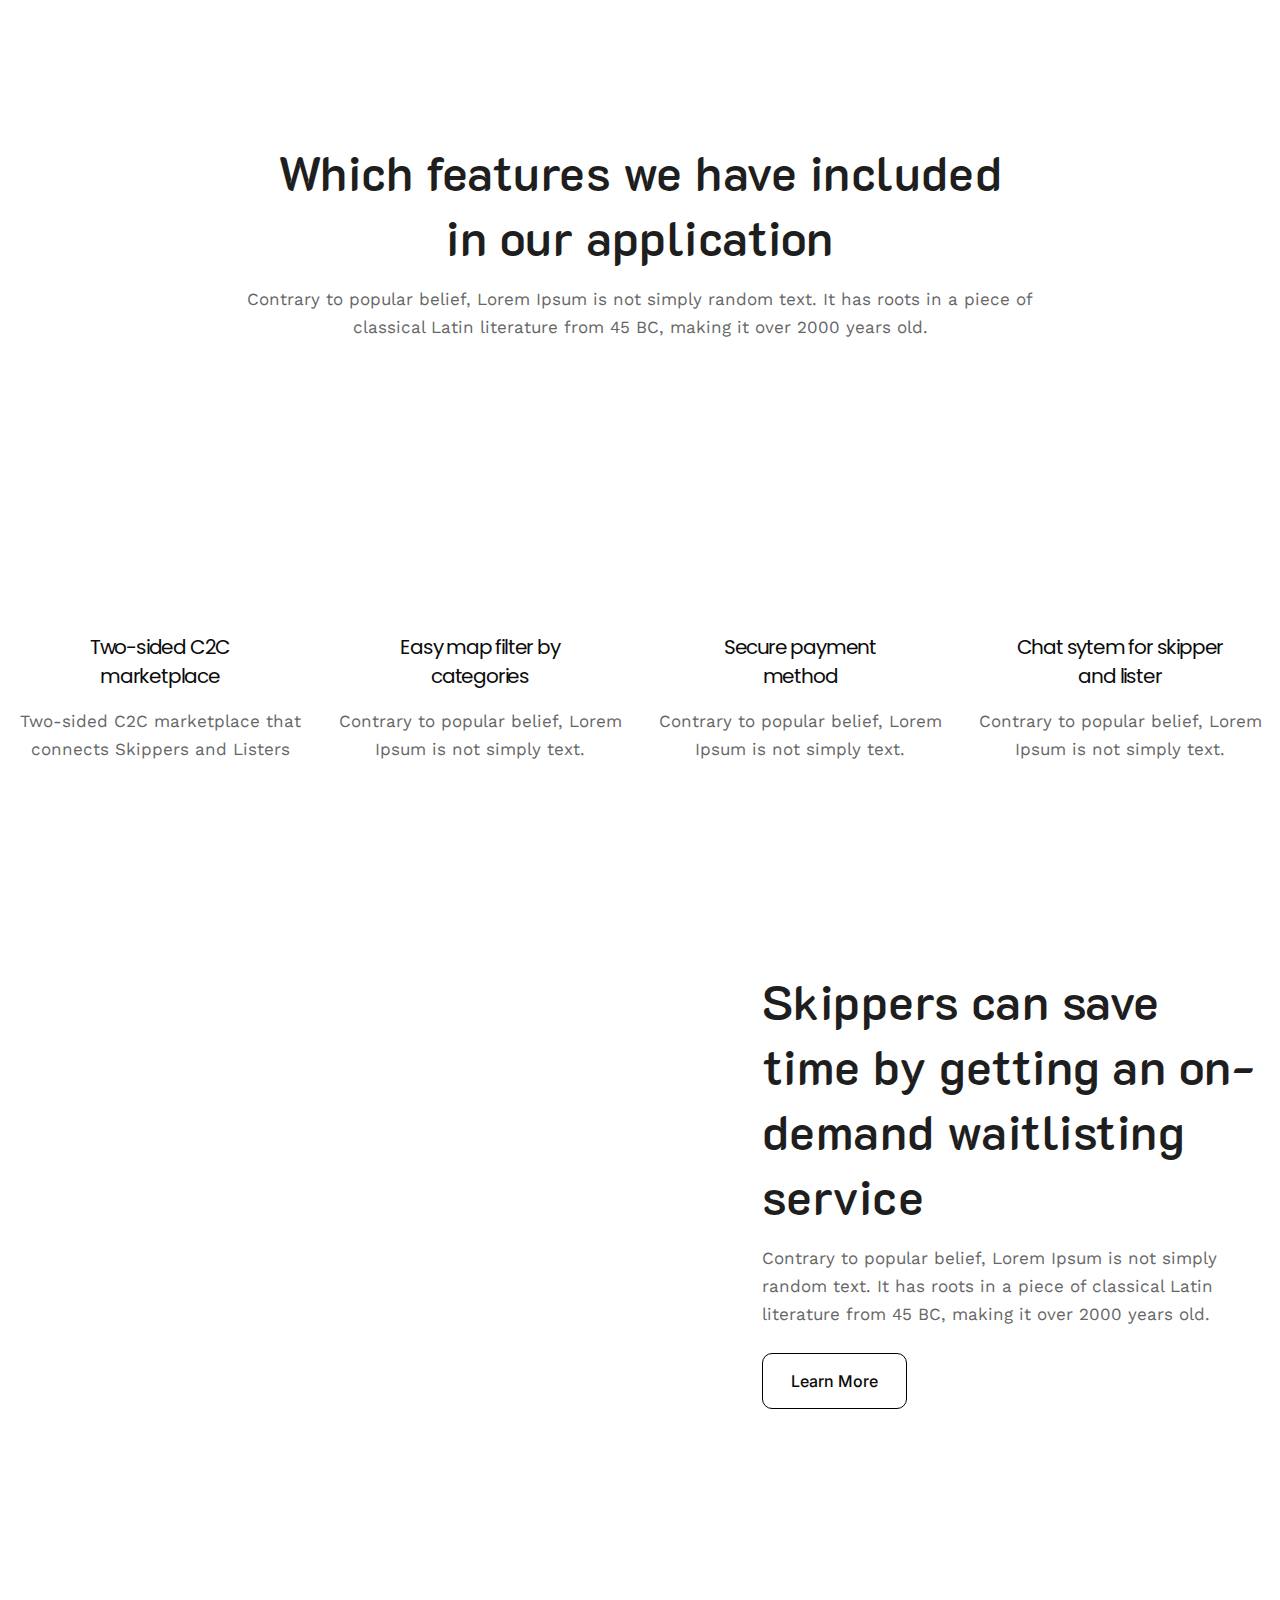
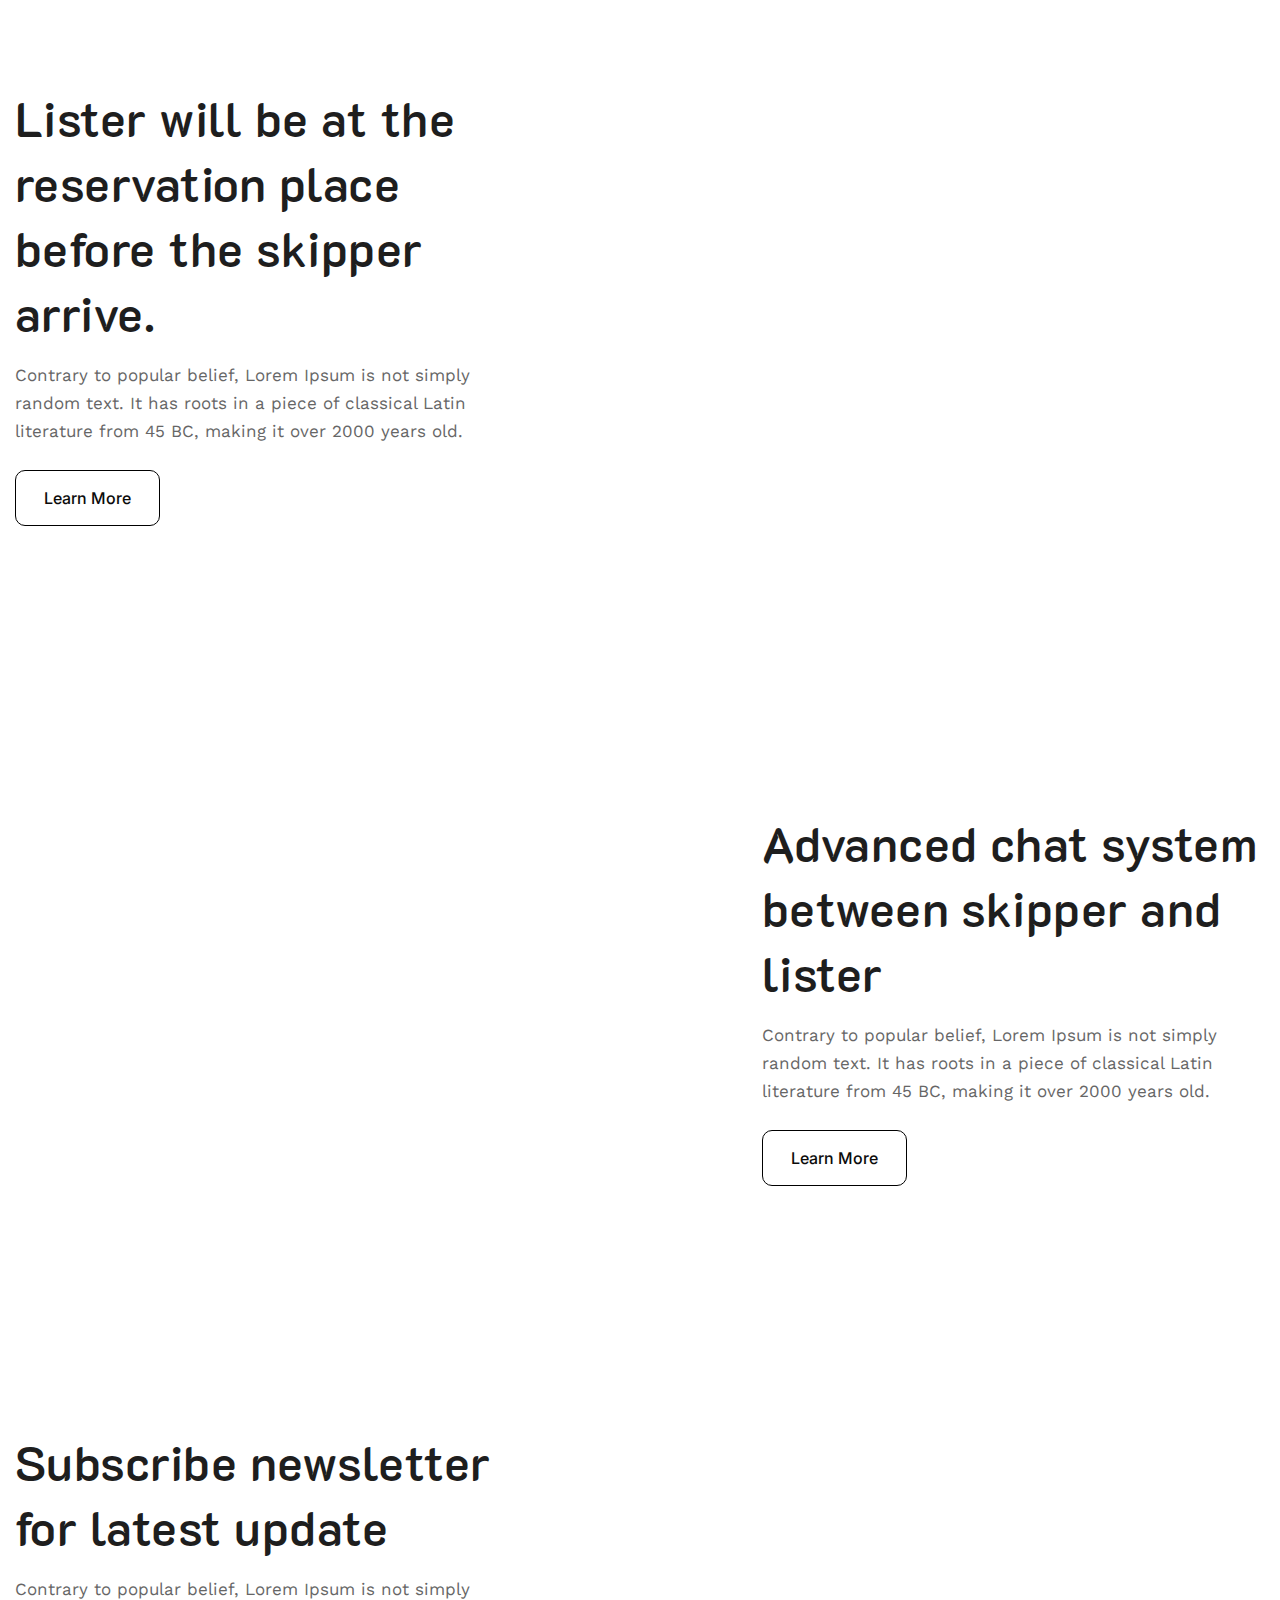
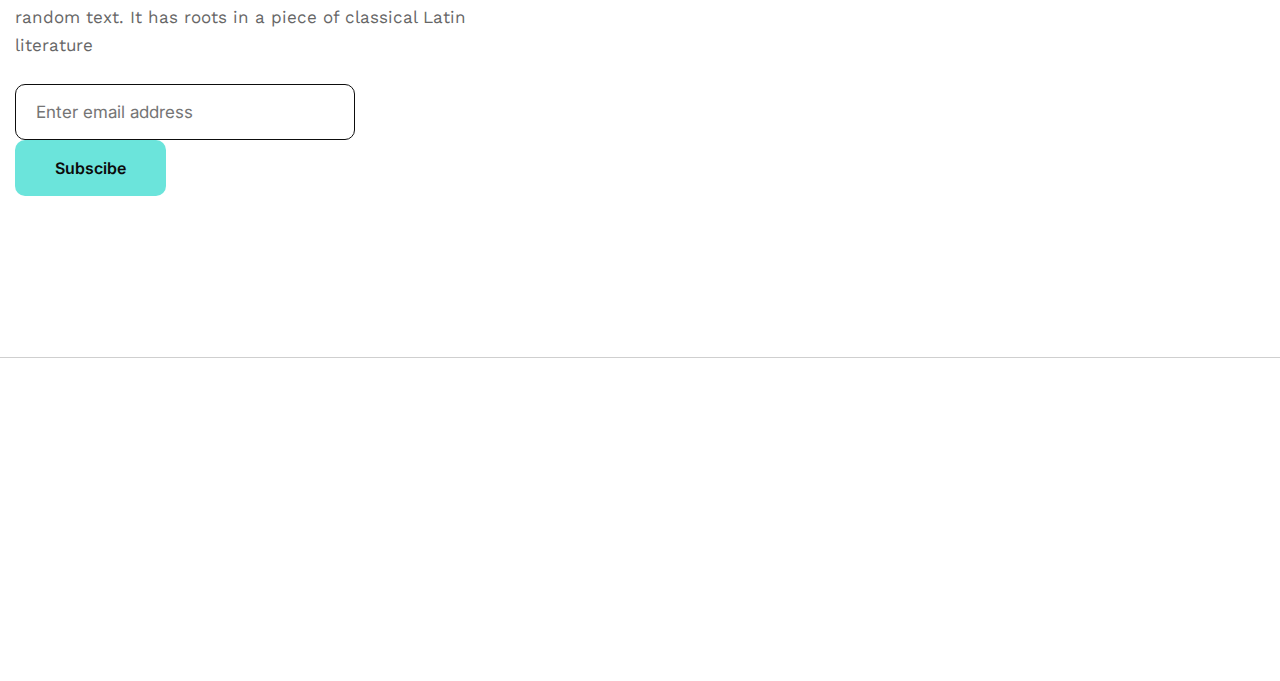
==== commit 39722e53: "renamed images folder to img" ====
--- a/index-2.html
+++ b/index-2.html
@@ -6,7 +6,7 @@
       <meta http-equiv="X-UA-Compatible" content="IE=edge">
       <meta name="viewport" content="width=device-width, initial-scale=1.0">
       <title>Skip</title>
-	  <link rel="icon" type="image/x-icon" href="images/favicon.ico">
+	  <link rel="icon" type="image/x-icon" href="img/favicon.ico">
       <link rel="stylesheet" href="css/bootstrap.min.css">
       <link href="https://fonts.googleapis.com/css2?family=K2D:ital,wght@0,100;0,200;0,300;0,400;0,500;0,600;0,700;0,800;1,100;1,200;1,300;1,400;1,500;1,600;1,700;1,800&amp;family=Poppins:ital,wght@0,100;0,200;0,300;0,400;0,500;0,600;0,700;0,800;0,900;1,600&amp;display=swap" rel="stylesheet">
       <link href="https://fonts.googleapis.com/css2?family=Poppins:ital,wght@0,100;0,200;0,300;0,400;0,500;0,600;0,700;0,800;0,900;1,100;1,200;1,300;1,400;1,500;1,600;1,700;1,800;1,900&amp;display=swap" rel="stylesheet">
@@ -21,7 +21,7 @@
             <div class="container">
                <div class="row">
                   <div class="col-12 logo">
-                     <a href="index-2.html"><img src="images/logo.png"></a>
+                     <a href="index-2.html"><img src="img/logo.png"></a>
                   </div>
                </div>
             </div>
@@ -35,12 +35,12 @@
                            <h1 class="skip-the-wait-title">Skip the wait line with waiting buddy</h1>
                            <p class="cstm-contrary-ttl">Contrary to popular belief, Lorem Ipsum is not simply random text. It has roots in a piece of classical Latin literature from 45 BC, making it over 2000 years old. Richard McClintock, a Latin professor at Hampden-Sydney College in Virginia, looked up one of the more obscure Latin words, </p>
                            <p class="cstm-download-title">Download the app from:-</p>
-                           <a href="#" class="cstm-btn cstm-store mr-3""><img src="images/play-store.png">Play store</a>
-                           <a href="#" class="cstm-btn cstm-store"><img src="images/apple.png">App store</a>
+                           <a href="#" class="cstm-btn cstm-store mr-3""><img src="img/play-store.png">Play store</a>
+                           <a href="#" class="cstm-btn cstm-store"><img src="img/apple.png">App store</a>
                         </div>
                         <div  class="col-xl-7 col-12 text-right cstm-skip-img">
 						  <div id="imgbanner">
-                           <img src="images/banner-image.png" class="slide-right"> 
+                           <img src="img/banner-image.png" class="slide-right"> 
 						  </div> 
                         </div>
                      </div>
@@ -58,7 +58,7 @@
                            <p >Contrary to popular belief, Lorem Ipsum is not simply random text. It has roots in a piece of classical Latin literature from 45 BC, making it over 2000 years old. Richard McClintock, a Latin professor at Hampden-Sydney College in Virginia, looked up one of the more obscure Latin words, </p>
                         </div>
                         <div class="col-xl-7 col-12 text-right cstm-just-img ">
-                           <img src="images/landing-img1.png" class="js-scroll slide-right"> 
+                           <img src="img/landing-img1.png" class="js-scroll slide-right"> 
                         </div>
                      </div>
                   </div>
@@ -75,22 +75,22 @@
                </div>
                <div class="row cstm-which-box">
                   <div class="col-xl-3 col-md-6 col-12">
-                     <p><img src="images/category-1.png" class="js-scroll fade-in"></p>
+                     <p><img src="img/category-1.png" class="js-scroll fade-in"></p>
                      <h4>Two-sided C2C marketplace</h4>
                      <p>Two-sided C2C marketplace that connects Skippers and Listers</p>
                   </div>
                   <div class="col-xl-3 col-md-6 col-12">
-                     <p><img src="images/category-2.png" class="js-scroll fade-in"></p>
+                     <p><img src="img/category-2.png" class="js-scroll fade-in"></p>
                      <h4>Easy map filter by categories</h4>
                      <p>Contrary to popular belief, Lorem Ipsum is not simply text.</p>
                   </div>
                   <div class="col-xl-3 col-md-6 col-12">
-                     <p><img src="images/category-3.png" class="js-scroll fade-in"></p>
+                     <p><img src="img/category-3.png" class="js-scroll fade-in"></p>
                      <h4>Secure payment method</h4>
                      <p>Contrary to popular belief, Lorem Ipsum is not simply text.</p>
                   </div>
                   <div class="col-xl-3 col-md-6 col-12">
-                     <p><img src="images/category-4.png" class="js-scroll fade-in"></p>
+                     <p><img src="img/category-4.png" class="js-scroll fade-in"></p>
                      <h4>Chat sytem for skipper and lister</h4>
                      <p>Contrary to popular belief, Lorem Ipsum is not simply text.</p>
                   </div>
@@ -103,7 +103,7 @@
                   <div class="col-12">
                      <div class="row align-items-center">
                         <div class="col-xl-7 col-12 cstm-skippers-img">
-                           <img src="images/landing-img2.png" class="js-scroll slide-left"> 
+                           <img src="img/landing-img2.png" class="js-scroll slide-left"> 
                         </div>
                         <div class="col-xl-5 col-12">
                            <h2>Skippers can save time by getting an on-demand waitlisting service</h2>
@@ -126,7 +126,7 @@
                            <a href="#" class="cstm-btn">Learn More</a>
                         </div>
                         <div class="col-xl-7 col-12 text-right cstm-lister-img">
-                           <img src="images/landing-img3.png" class="js-scroll slide-right"> 
+                           <img src="img/landing-img3.png" class="js-scroll slide-right"> 
                         </div>
                      </div>
                   </div>
@@ -139,7 +139,7 @@
                   <div class="col-12">
                      <div class="row align-items-center">
                         <div class="col-xl-7 col-12 cstm-advanced-img">
-                           <img src="images/landing-img4.png" class="js-scroll slide-left">  
+                           <img src="img/landing-img4.png" class="js-scroll slide-left">  
                         </div>
                         <div class="col-xl-5 col-12">
                            <h2>Advanced chat system between skipper and lister</h2>
@@ -165,7 +165,7 @@
                             </form>
                         </div>
                         <div class="col-xl-7 col-12 text-right cstm-subscribe-img">
-                           <img src="images/landing-img5.png" class="js-scroll slide-right"> 
+                           <img src="img/landing-img5.png" class="js-scroll slide-right"> 
                         </div>
                      </div>
                   </div>
@@ -178,21 +178,21 @@
                     <div class=" col-12">
                         <div class="row ">
                             <div class="col-xl-5 col-12 cstm-animation1 js-scroll fade-in-bottom"> 
-                                <a href="index-2.html"><img src="images/logo.png" class="footer-logo"></a>
+                                <a href="index-2.html"><img src="img/logo.png" class="footer-logo"></a>
                                 <p class="footer-about-text">Contrary to popular belief, Lorem Ipsum is not simply random text. It has roots in a piece of classical Latin literature from.</p>
                                 <span class="copyright">Copyrights© 2022. All Rigghts Reserved by Skip</span>
                             </div>
                             <div class="col-xl-4 col-12 cstm-footer-col2 cstm-animation2 js-scroll fade-in-bottom">
                                 <h4>Contact  us on</h4>
                                 <div class="footer-contact">
-                                     <img src="images/gmail.png">
+                                     <img src="img/gmail.png">
 									  <div class="footer-contact-in">
                                       <span class="footer-contact-title">Email address</span>
                                       <span class="footer-contact-sub"><a href="mailto:manhhachkt08@gmail.com">manhhachkt08@gmail.com</a></span>
 									 </div>
                                 </div>
 								 <div class="footer-contact">
-                                     <img src="images/phone.png">
+                                     <img src="img/phone.png">
 									  <div class="footer-contact-in">
                                       <span class="footer-contact-title">Phone number</span>
                                       <span class="footer-contact-sub"> <a href="phone:+91 1355 686 856">+91 1355 686 856</a></span>
--- a/css/style.css
+++ b/css/style.css
@@ -207,7 +207,7 @@
 }
 
 .skip-the-wait {
-	background-image: url(../images/skip-banner.png);
+	background-image: url(../img/skip-banner.png);
 	background-repeat: no-repeat;
 	padding-bottom: 180px;
 	background-position: center bottom;
